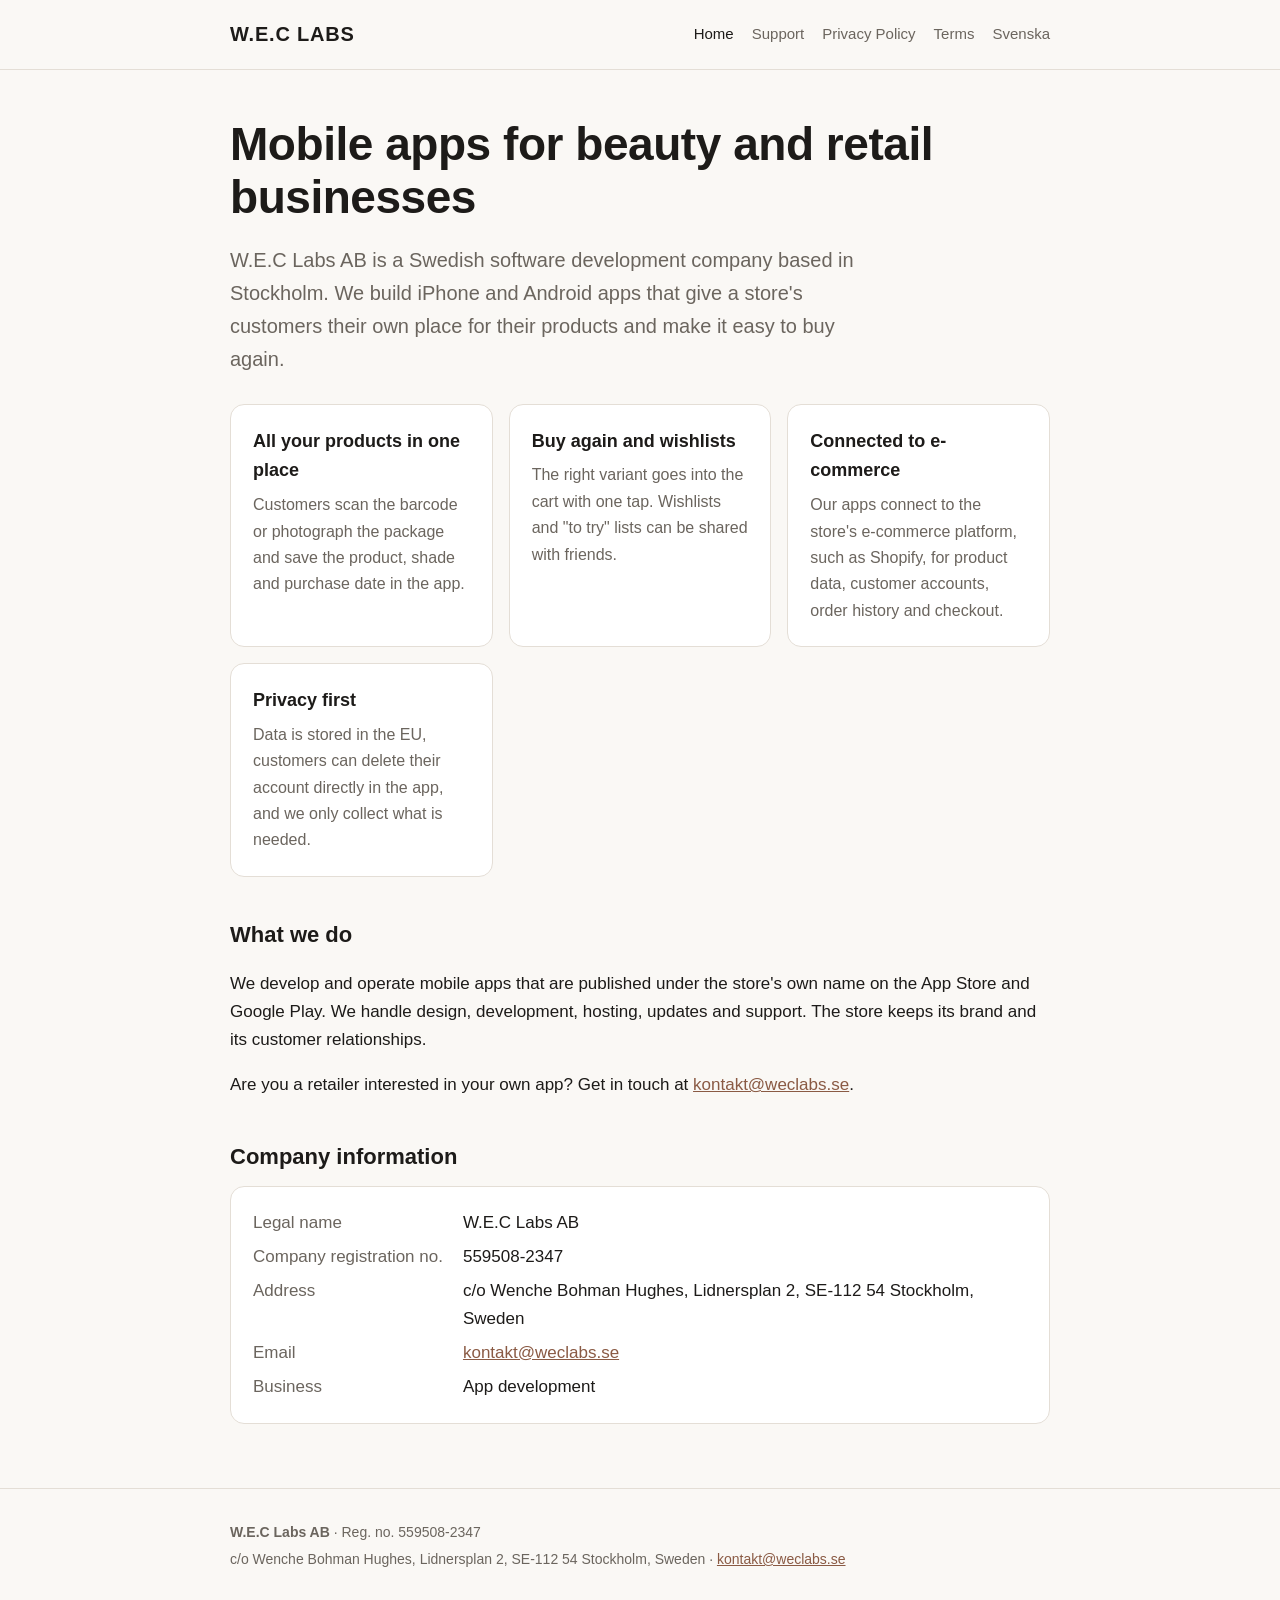
==== en/index.html @ e9add710 "Webbplats för W.E.C Labs AB Co-Authored-By: Claude Opus 5.5 <noreply@anthropic.com>" ====
<!doctype html>
<html lang="en">
<head>
<meta charset="utf-8">
<meta name="viewport" content="width=device-width, initial-scale=1">
<title>W.E.C Labs AB – app development in Stockholm</title>
<meta name="description" content="W.E.C Labs AB develops mobile apps for beauty and retail businesses.">
<link rel="stylesheet" href="../style.css">
<link rel="alternate" hreflang="sv" href="../">
</head>
<body>
<header><div class="wrap">
  <a class="logo" href="./">W.E.C LABS</a>
  <nav>
    <a href="./" aria-current="page">Home</a>
    <a href="support.html">Support</a>
    <a href="privacy.html">Privacy Policy</a>
    <a href="terms.html">Terms</a>
    <a href="../" lang="sv">Svenska</a>
  </nav>
</div></header>

<main><div class="wrap">
  <h1>Mobile apps for beauty and retail businesses</h1>
  <p class="lead">W.E.C Labs AB is a Swedish software development company based in Stockholm. We build iPhone and Android apps that give a store's customers their own place for their products and make it easy to buy again.</p>

  <div class="grid">
    <div class="card"><h3>All your products in one place</h3><p>Customers scan the barcode or photograph the package and save the product, shade and purchase date in the app.</p></div>
    <div class="card"><h3>Buy again and wishlists</h3><p>The right variant goes into the cart with one tap. Wishlists and "to try" lists can be shared with friends.</p></div>
    <div class="card"><h3>Connected to e-commerce</h3><p>Our apps connect to the store's e-commerce platform, such as Shopify, for product data, customer accounts, order history and checkout.</p></div>
    <div class="card"><h3>Privacy first</h3><p>Data is stored in the EU, customers can delete their account directly in the app, and we only collect what is needed.</p></div>
  </div>

  <h2>What we do</h2>
  <p>We develop and operate mobile apps that are published under the store's own name on the App Store and Google Play. We handle design, development, hosting, updates and support. The store keeps its brand and its customer relationships.</p>
  <p>Are you a retailer interested in your own app? Get in touch at <a href="mailto:kontakt@weclabs.se">kontakt@weclabs.se</a>.</p>

  <h2>Company information</h2>
  <div class="facts"><dl>
    <dt>Legal name</dt><dd>W.E.C Labs AB</dd>
    <dt>Company registration no.</dt><dd>559508-2347</dd>
    <dt>Address</dt><dd>c/o Wenche Bohman Hughes, Lidnersplan 2, SE-112 54 Stockholm, Sweden</dd>
    <dt>Email</dt><dd><a href="mailto:kontakt@weclabs.se">kontakt@weclabs.se</a></dd>
    <dt>Business</dt><dd>App development</dd>
  </dl></div>
</div></main>

<footer><div class="wrap">
  <p><strong>W.E.C Labs AB</strong> · Reg. no. 559508-2347</p>
  <p>c/o Wenche Bohman Hughes, Lidnersplan 2, SE-112 54 Stockholm, Sweden · <a href="mailto:kontakt@weclabs.se">kontakt@weclabs.se</a></p>
</div></footer>
</body>
</html>
---- style.css ----
:root {
  --bg: #faf8f5;
  --text: #1d1b19;
  --muted: #6b655e;
  --line: #e4ded6;
  --accent: #8a5a44;
  --card: #ffffff;
}
* { box-sizing: border-box; }
html { -webkit-text-size-adjust: 100%; }
body {
  margin: 0;
  background: var(--bg);
  color: var(--text);
  font: 17px/1.65 -apple-system, BlinkMacSystemFont, "Segoe UI", Helvetica, Arial, sans-serif;
}
a { color: var(--accent); }
.wrap { max-width: 860px; margin: 0 auto; padding: 0 20px; }
header { border-bottom: 1px solid var(--line); background: var(--bg); }
header .wrap { display: flex; flex-wrap: wrap; align-items: center; justify-content: space-between; gap: 12px; padding-top: 18px; padding-bottom: 18px; }
.logo { font-weight: 700; font-size: 20px; letter-spacing: .04em; color: var(--text); text-decoration: none; }
nav { display: flex; flex-wrap: wrap; gap: 6px 18px; font-size: 15px; }
nav a { color: var(--muted); text-decoration: none; }
nav a:hover, nav a[aria-current="page"] { color: var(--text); }
main { padding: 48px 0 64px; }
h1 { font-size: clamp(30px, 6vw, 46px); line-height: 1.15; margin: 0 0 18px; font-weight: 650; letter-spacing: -.01em; }
h2 { font-size: 22px; margin: 40px 0 10px; }
h3 { font-size: 18px; margin: 24px 0 6px; }
.lead { font-size: 20px; color: var(--muted); max-width: 640px; }
.grid { display: grid; grid-template-columns: repeat(auto-fit, minmax(230px, 1fr)); gap: 16px; margin-top: 28px; }
.card { background: var(--card); border: 1px solid var(--line); border-radius: 14px; padding: 22px; }
.card h3 { margin-top: 0; }
.card p { margin: 0; color: var(--muted); font-size: 16px; }
.facts { background: var(--card); border: 1px solid var(--line); border-radius: 14px; padding: 22px; }
.facts dl { display: grid; grid-template-columns: max-content 1fr; gap: 6px 20px; margin: 0; }
.facts dt { color: var(--muted); }
.facts dd { margin: 0; }
.updated { color: var(--muted); font-size: 15px; }
footer { border-top: 1px solid var(--line); padding: 28px 0 40px; color: var(--muted); font-size: 14px; }
footer p { margin: 4px 0; }
@media (max-width: 520px) {
  .facts dl { grid-template-columns: 1fr; gap: 0; }
  .facts dd { margin-bottom: 10px; }
}
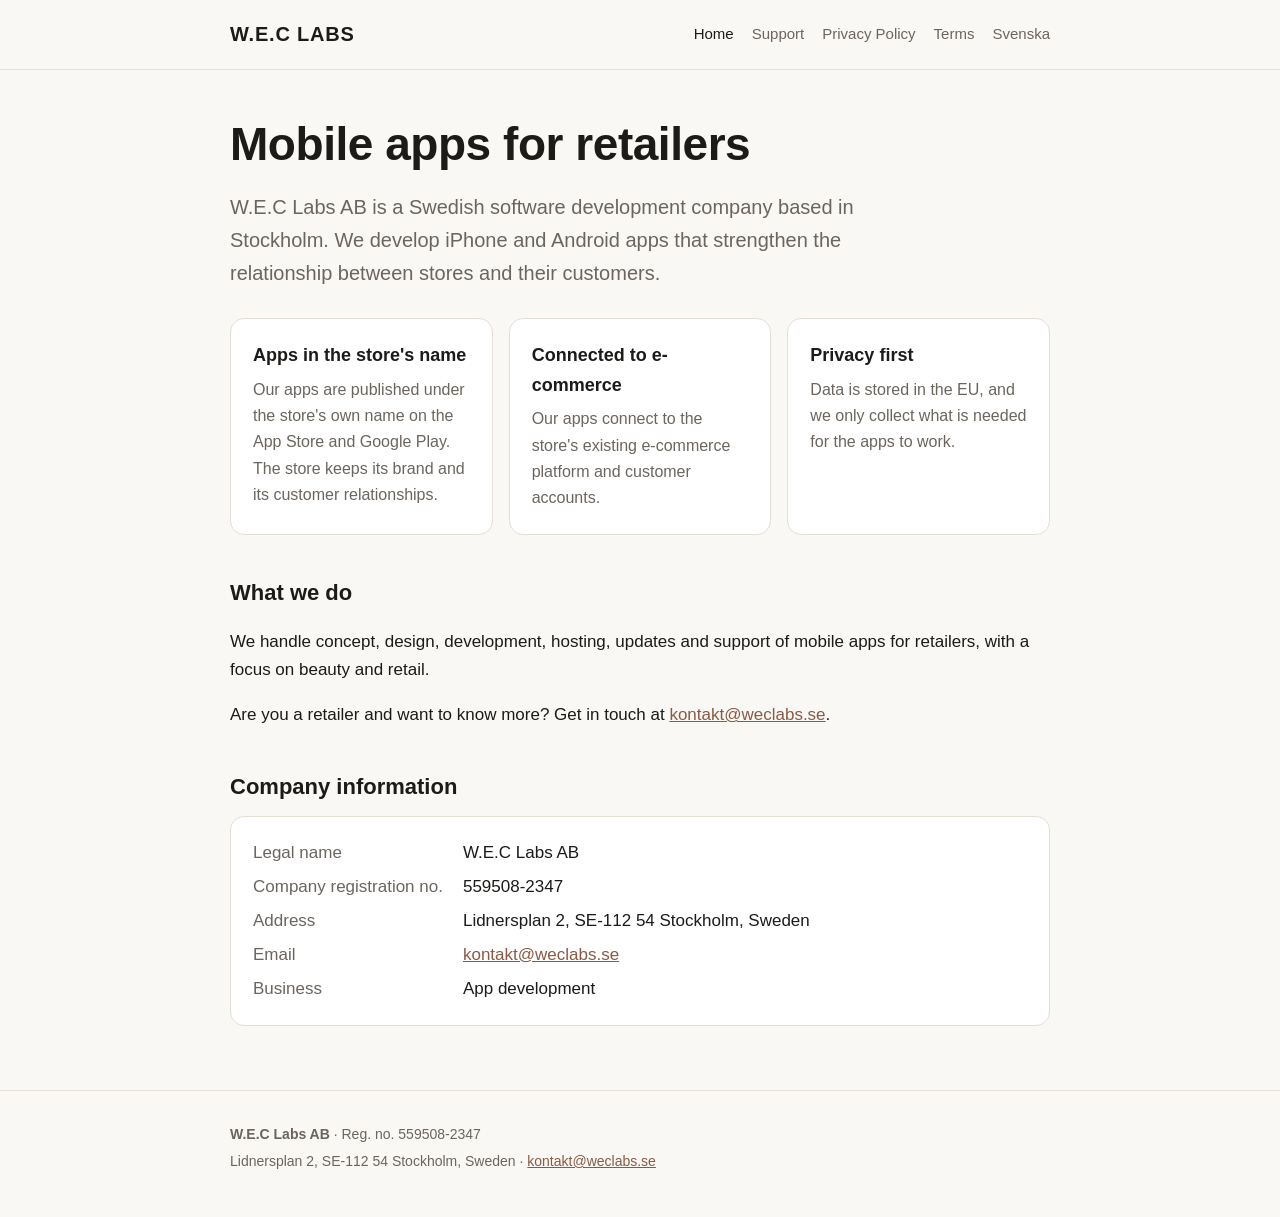
==== commit 9fd19f91: "Mindre specifika texter om apparna, adress utan c/o Co-Authored-By: Claude Opus 5.5 <noreply@anthrop" ====
--- a/en/index.html
+++ b/en/index.html
@@ -4,7 +4,7 @@
 <meta charset="utf-8">
 <meta name="viewport" content="width=device-width, initial-scale=1">
 <title>W.E.C Labs AB – app development in Stockholm</title>
-<meta name="description" content="W.E.C Labs AB develops mobile apps for beauty and retail businesses.">
+<meta name="description" content="W.E.C Labs AB develops mobile apps for retailers.">
 <link rel="stylesheet" href="../style.css">
 <link rel="alternate" hreflang="sv" href="../">
 </head>
@@ -21,25 +21,24 @@
 </div></header>
 
 <main><div class="wrap">
-  <h1>Mobile apps for beauty and retail businesses</h1>
-  <p class="lead">W.E.C Labs AB is a Swedish software development company based in Stockholm. We build iPhone and Android apps that give a store's customers their own place for their products and make it easy to buy again.</p>
+  <h1>Mobile apps for retailers</h1>
+  <p class="lead">W.E.C Labs AB is a Swedish software development company based in Stockholm. We develop iPhone and Android apps that strengthen the relationship between stores and their customers.</p>
 
   <div class="grid">
-    <div class="card"><h3>All your products in one place</h3><p>Customers scan the barcode or photograph the package and save the product, shade and purchase date in the app.</p></div>
-    <div class="card"><h3>Buy again and wishlists</h3><p>The right variant goes into the cart with one tap. Wishlists and "to try" lists can be shared with friends.</p></div>
-    <div class="card"><h3>Connected to e-commerce</h3><p>Our apps connect to the store's e-commerce platform, such as Shopify, for product data, customer accounts, order history and checkout.</p></div>
-    <div class="card"><h3>Privacy first</h3><p>Data is stored in the EU, customers can delete their account directly in the app, and we only collect what is needed.</p></div>
+    <div class="card"><h3>Apps in the store's name</h3><p>Our apps are published under the store's own name on the App Store and Google Play. The store keeps its brand and its customer relationships.</p></div>
+    <div class="card"><h3>Connected to e-commerce</h3><p>Our apps connect to the store's existing e-commerce platform and customer accounts.</p></div>
+    <div class="card"><h3>Privacy first</h3><p>Data is stored in the EU, and we only collect what is needed for the apps to work.</p></div>
   </div>
 
   <h2>What we do</h2>
-  <p>We develop and operate mobile apps that are published under the store's own name on the App Store and Google Play. We handle design, development, hosting, updates and support. The store keeps its brand and its customer relationships.</p>
-  <p>Are you a retailer interested in your own app? Get in touch at <a href="mailto:kontakt@weclabs.se">kontakt@weclabs.se</a>.</p>
+  <p>We handle concept, design, development, hosting, updates and support of mobile apps for retailers, with a focus on beauty and retail.</p>
+  <p>Are you a retailer and want to know more? Get in touch at <a href="mailto:kontakt@weclabs.se">kontakt@weclabs.se</a>.</p>
 
   <h2>Company information</h2>
   <div class="facts"><dl>
     <dt>Legal name</dt><dd>W.E.C Labs AB</dd>
     <dt>Company registration no.</dt><dd>559508-2347</dd>
-    <dt>Address</dt><dd>c/o Wenche Bohman Hughes, Lidnersplan 2, SE-112 54 Stockholm, Sweden</dd>
+    <dt>Address</dt><dd>Lidnersplan 2, SE-112 54 Stockholm, Sweden</dd>
     <dt>Email</dt><dd><a href="mailto:kontakt@weclabs.se">kontakt@weclabs.se</a></dd>
     <dt>Business</dt><dd>App development</dd>
   </dl></div>
@@ -47,7 +46,7 @@
 
 <footer><div class="wrap">
   <p><strong>W.E.C Labs AB</strong> · Reg. no. 559508-2347</p>
-  <p>c/o Wenche Bohman Hughes, Lidnersplan 2, SE-112 54 Stockholm, Sweden · <a href="mailto:kontakt@weclabs.se">kontakt@weclabs.se</a></p>
+  <p>Lidnersplan 2, SE-112 54 Stockholm, Sweden · <a href="mailto:kontakt@weclabs.se">kontakt@weclabs.se</a></p>
 </div></footer>
 </body>
 </html>
